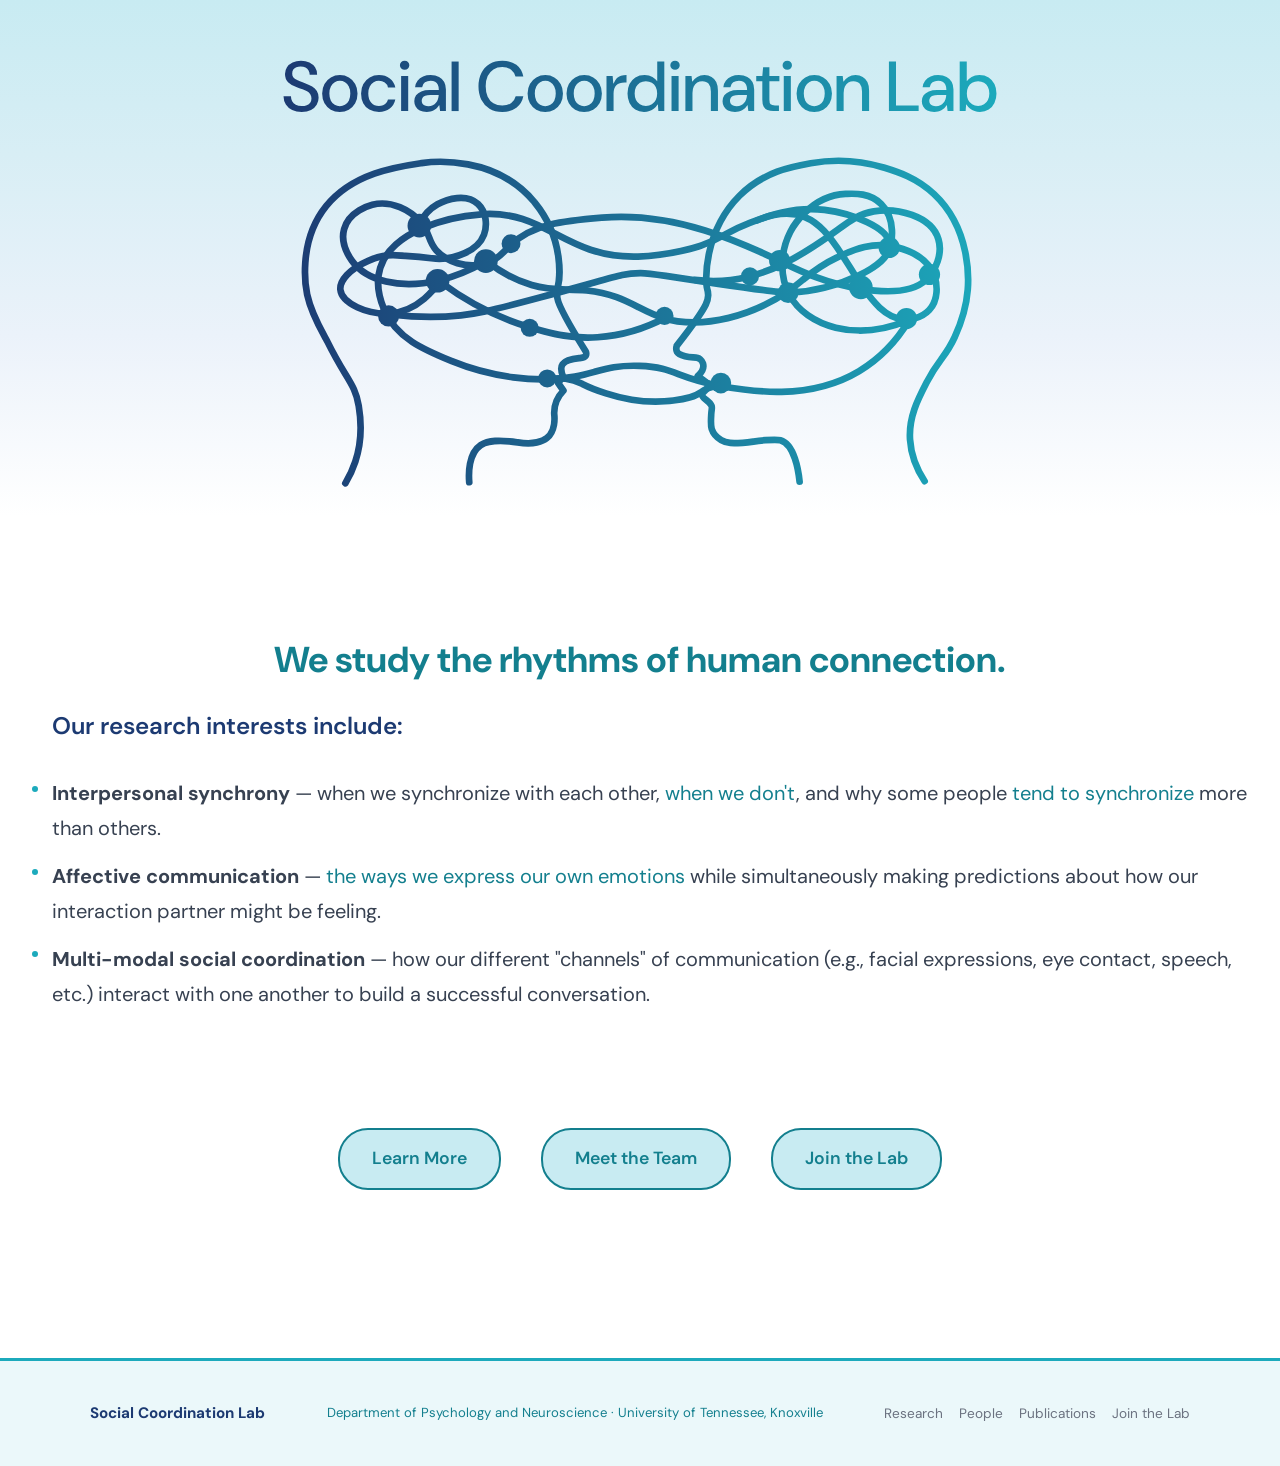
==== index.html @ 89194bb2 "Initial commit — Social Coordination Lab website Co-Authored-By: Claude Sonnet 4.6 <noreply@anthropi" ====
<!DOCTYPE html>
<html lang="en">
<head>
  <meta charset="UTF-8">
  <meta name="viewport" content="width=device-width, initial-scale=1.0">
  <title>Social Coordination Lab</title>
  <meta name="description" content="The Social Coordination Lab at the University of Tennessee, Knoxville studies how people coordinate their behavior to build deep and lasting social connections.">
  <link rel="stylesheet" href="css/style.css">
  <style>
    .hero-links {
      gap: 2.5rem;
      margin-top: 6rem;
    }
    .hero-links .btn {
      background: #C8EBF2;
      border-color: var(--teal-dark);
      border-width: 2px;
      color: var(--teal-dark);
      font-size: 1.1rem;
      padding: 0.85rem 2rem;
    }
    .hero-links .btn:hover {
      background: #aadce8;
      border-color: var(--teal-dark);
      color: var(--teal-dark);
    }
  </style>
</head>
<body>

  <nav class="site-nav">
    <div class="nav-inner">
      <div class="nav-brand">
        <img src="assets/images/logo-noname.svg" alt="" class="nav-brand-logo">
        <div class="nav-brand-text">
          <a href="index.html">Social Coordination Lab</a>
          <span class="nav-brand-sub">Department of Psychology and Neuroscience &middot; University of Tennessee, Knoxville</span>
        </div>
      </div>
      <div class="nav-links">
        <a href="research.html">Research</a>
        <a href="people.html">People</a>
        <a href="publications.html">Publications</a>
        <a href="join.html">Join the Lab</a>
      </div>
    </div>
  </nav>

  <div class="hero-band">
    <img src="assets/images/logo.svg" alt="Social Coordination Lab">
  </div>

  <div class="hero-content">
    <p class="hero-lead">We study the rhythms of human connection.</p>
    <p class="hero-subhead">Our research interests include:</p>
    <ul class="hero-list">
      <li><strong>Interpersonal synchrony</strong> — when we synchronize with each other, <a href="https://www.pnas.org/doi/abs/10.1073/pnas.2106645118">when we don't</a>, and why some people <a href="https://www.nature.com/articles/s41598-023-29776-6">tend to synchronize</a> more than others.</li>
      <li><strong>Affective communication</strong> — <a href="https://doi.org/10.1080/02699931.2024.2446945">the ways we express our own emotions</a> while simultaneously making predictions about how our interaction partner might be feeling.</li>
      <li><strong>Multi-modal social coordination</strong> — how our different "channels" of communication (e.g., facial expressions, eye contact, speech, etc.) interact with one another to build a successful conversation.</li>
    </ul>
    <div class="hero-links">
      <a href="research.html" class="btn btn-primary">Learn More</a>
      <a href="people.html" class="btn btn-primary">Meet the Team</a>
      <a href="join.html" class="btn btn-primary">Join the Lab</a>
    </div>
  </div>

  <footer class="site-footer">
    <div class="footer-inner">
      <div class="footer-brand">Social Coordination Lab</div>
      <div class="footer-meta">Department of Psychology and Neuroscience &middot; University of Tennessee, Knoxville</div>
      <div class="footer-links">
        <a href="research.html">Research</a>
        <a href="people.html">People</a>
        <a href="publications.html">Publications</a>
        <a href="join.html">Join the Lab</a>
      </div>
    </div>
  </footer>

  <script src="js/nav.js"></script>
</body>
</html>
---- css/style.css ----
/* ============================================================
   Social Coordination Lab — socialcoordinationlab.com
   ============================================================ */

@import url('https://fonts.googleapis.com/css2?family=DM+Sans:wght@300;400;500;600;700&display=swap');

*, *::before, *::after {
  box-sizing: border-box;
  margin: 0;
  padding: 0;
}

:root {
  --navy:       #1C3A72;
  --teal:       #1CAABC;
  --teal-dark:  #137F8E;
  --teal-light: #EBF8FA;
  --teal-mid:   #A8E0E9;
  --text:       #1A202C;
  --muted:      #6B7280;
  --border:     #E2E8F0;
  --bg:         #FFFFFF;
  --bg-alt:     #F7FAFC;
  --max-w:      1100px;
  --nav-h:      104px;
}

html { scroll-behavior: smooth; }

body {
  font-family: 'DM Sans', -apple-system, BlinkMacSystemFont, sans-serif;
  font-size: 16px;
  line-height: 1.7;
  color: var(--text);
  background: var(--bg);
}

a { color: var(--teal-dark); text-decoration: none; }
a:hover { text-decoration: underline; }

/* ---- Navigation — frosted glass ---- */
.site-nav {
  position: fixed;
  top: 0;
  left: 0;
  right: 0;
  z-index: 100;
  background: rgba(255,255,255,0.92);
  backdrop-filter: blur(12px);
  -webkit-backdrop-filter: blur(12px);
  border-bottom: 1px solid rgba(28,170,188,0.25);
  height: var(--nav-h);
  display: flex;
  align-items: center;
  transform: translateY(-100%);
  transition: transform 0.3s ease;
  pointer-events: none;
}
.site-nav.nav-visible {
  transform: translateY(0);
  pointer-events: auto;
}

.nav-inner {
  max-width: 1400px;
  width: 100%;
  margin: 0 auto;
  padding: 0 2rem;
  display: flex;
  align-items: center;
  justify-content: space-between;
  gap: 1.5rem;
}

.nav-brand {
  display: flex;
  flex-direction: row;
  align-items: center;
  gap: 0.75rem;
  flex-shrink: 0;
}
.nav-brand-logo {
  height: 42px;
  width: auto;
  display: block;
}
.nav-brand-text {
  display: flex;
  flex-direction: column;
  line-height: 1.25;
}
.nav-brand a {
  font-size: 1.45rem;
  font-weight: 700;
  color: var(--navy);
  letter-spacing: -0.01em;
  text-decoration: none;
}
.nav-brand a:hover { color: var(--teal); }
.nav-brand-sub {
  font-size: 0.88rem;
  color: var(--muted);
  font-weight: 400;
}

.nav-links {
  display: flex;
  align-items: center;
  gap: 0.1rem;
  flex-shrink: 0;
}
.nav-links a {
  font-size: 1rem;
  font-weight: 500;
  color: var(--text);
  padding: 0.4rem 0.9rem;
  border-radius: 20px;
  text-decoration: none;
  transition: background 0.15s, color 0.15s;
}
.nav-links a:hover { background: var(--teal-light); color: var(--teal-dark); }
.nav-links a.active { color: var(--teal-dark); font-weight: 600; background: var(--teal-light); }

/* ---- Page wrapper ---- */
.page {
  max-width: var(--max-w);
  margin: 0 auto;
  padding: 0 2rem;
}

/* ---- Hero (home) ---- */
.hero-band {
  background: linear-gradient(to bottom, #C8EBF2 0%, #D8EEF5 30%, #EBF2FA 65%, #fff 100%);
  padding: 2rem 0.75rem 0.25rem;
  display: flex;
  flex-direction: column;
  align-items: center;
  text-align: center;
}
.hero-band img {
  width: 750px;
  max-width: 96%;
}
.hero-affil {
  font-size: 1rem;
  color: var(--muted);
  letter-spacing: 0.06em;
  font-weight: 500;
  text-transform: uppercase;
}

.hero-content {
  max-width: 1400px;
  margin: 0 auto;
  padding: 7rem 2rem 5.5rem;
  display: flex;
  flex-direction: column;
  align-items: center;
  text-align: center;
}
.hero-content p {
  font-size: 1.05rem;
  color: #374151;
  line-height: 1.75;
  margin-bottom: 0.9rem;
  max-width: 72ch;
}
.hero-content .hero-lead {
  font-size: 2.25rem;
  max-width: 1400px;
  color: var(--teal-dark);
  font-weight: 400;
  font-weight: 700;
}
.hero-content .hero-subhead {
  font-size: 1.5rem;
  font-weight: 600;
  color: var(--navy);
  text-align: left;
  width: 100%;
  max-width: none;
  padding-left: 1.25rem;
}
.hero-list {
  list-style: none;
  padding: 0;
  margin: 0.5rem 0 0.9rem;
  width: 100%;
  text-align: left;
}
.hero-list li {
  font-size: 1.25rem;
  color: #374151;
  line-height: 1.75;
  padding: 0.4rem 0 0.4rem 1.25rem;
  position: relative;
}
.hero-list li::before {
  content: '';
  position: absolute;
  left: 0;
  top: 1rem;
  width: 6px;
  height: 6px;
  border-radius: 50%;
  background: var(--teal);
}

.hero-rule {
  display: flex;
  align-items: center;
  gap: 1rem;
  margin: 2rem 0;
  width: 100%;
  justify-content: center;
}
.hero-rule::before, .hero-rule::after {
  content: '';
  flex: 1;
  max-width: 80px;
  height: 1.5px;
}
.hero-rule::before { background: linear-gradient(90deg, transparent, var(--teal)); }
.hero-rule::after  { background: linear-gradient(90deg, var(--teal), transparent); }
.hero-rule-dot {
  width: 8px; height: 8px;
  border-radius: 50%;
  background: var(--teal);
  opacity: 0.7;
}

/* ---- Buttons ---- */
.hero-links {
  display: flex;
  flex-wrap: wrap;
  justify-content: center;
  gap: 0.75rem;
}

.btn {
  display: inline-block;
  padding: 0.58rem 1.4rem;
  border-radius: 30px;
  font-size: 0.9rem;
  font-weight: 600;
  font-family: 'DM Sans', sans-serif;
  transition: background 0.15s, color 0.15s, border-color 0.15s, transform 0.12s;
  text-decoration: none;
}
.btn:hover { transform: translateY(-1px); text-decoration: none; }

.btn-primary {
  background: var(--teal);
  color: #fff;
  border: 2px solid var(--teal);
}
.btn-primary:hover { background: var(--teal-dark); border-color: var(--teal-dark); }

.btn-outline {
  background: transparent;
  color: var(--navy);
  border: 2px solid rgba(28,58,114,0.35);
}
.btn-outline:hover { border-color: var(--navy); }

/* ---- Page title (interior pages) ---- */
.page-title-band {
  background: linear-gradient(to bottom, #C8EBF2 0%, #D8EEF5 30%, #EBF2FA 65%, #fff 100%);
  padding: calc(var(--nav-h) + 2rem) 2rem 0;
  margin-bottom: 2.5rem;
}
.page-title-inner {
  max-width: var(--max-w);
  margin: 0 auto;
  padding-bottom: 2rem;
}
.page-title-band h1 {
  font-size: 2.2rem;
  font-weight: 700;
  color: var(--navy);
  letter-spacing: -0.03em;
  margin-bottom: 0.5rem;
}
.page-title-band p {
  color: var(--muted);
  max-width: 65ch;
  font-size: 1rem;
  margin-top: 0.5rem;
}

.divider {
  width: 48px;
  height: 4px;
  background: linear-gradient(90deg, var(--teal), var(--teal-dark));
  border-radius: 2px;
  margin: 0.6rem 0 0;
}

/* ---- Research cards ---- */
.research-icons {
  display: flex;
  gap: 3rem;
  padding-bottom: 5rem;
  align-items: flex-start;
  flex-wrap: wrap;
}

.research-icon-item {
  flex: 1;
  min-width: 200px;
}

.research-icon-btn {
  display: flex;
  flex-direction: column;
  align-items: center;
  gap: 0.85rem;
  background: none;
  border: none;
  cursor: pointer;
  width: 100%;
  padding: 0.75rem 0.5rem;
  border-radius: 10px;
  transition: background 0.15s;
  font-family: 'DM Sans', sans-serif;
}
.research-icon-btn:hover { background: var(--teal-light); }
.research-icon-btn.active { background: var(--teal-light); }

.research-icon-btn img {
  height: 220px;
  width: auto;
  max-width: 100%;
  object-fit: contain;
  border-radius: 8px;
}

.research-icon-btn span {
  font-size: 1.3rem;
  font-weight: 600;
  color: var(--navy);
  text-align: center;
  line-height: 1.3;
}

.research-panel {
  max-height: 0;
  overflow: hidden;
  transition: max-height 0.4s ease;
  width: 100%;
  scroll-margin-top: var(--nav-h);
}
.research-panel.open {
  max-height: 2800px;
}
.research-panel .panel-title {
  font-size: 1.75rem;
  font-weight: 700;
  color: var(--navy);
  margin: 0;
  padding-top: 1.5rem;
}
.research-panel p {
  color: #4B5563;
  font-size: 1.25rem;
  line-height: 1.75;
  margin-bottom: 0.75rem;
  padding-top: 1.5rem;
}
.research-panel .panel-coverage {
  font-size: 1.1rem;
  padding-top: 0.4rem;
  margin-bottom: 0;
}
.research-panel .panel-coverage a {
  color: var(--teal-dark);
}
.research-panel .panel-coverage a:hover {
  color: var(--teal);
}
.research-panel .panel-figure {
  display: block;
  margin: 1.5rem auto 0;
  max-width: 55%;
  border-radius: 4px;
}
.research-panel .panel-subsection-title {
  font-size: 1.4rem;
  font-weight: 700;
  color: var(--navy);
  margin: 3rem 0 0;
  padding-top: 0;
}
.research-panel .pub-links {
  display: flex;
  flex-wrap: wrap;
  gap: 0.4rem;
  margin-top: 0.75rem;
}
.pub-previews {
  display: flex;
  flex-wrap: wrap;
  justify-content: center;
  gap: 3rem;
  margin-top: 1.25rem;
  padding-bottom: 1.5rem;
}
.pub-preview {
  display: flex;
  flex-direction: column;
  align-items: center;
  gap: 0.5rem;
  text-decoration: none;
  max-width: 220px;
}
.pub-preview img {
  width: 220px;
  height: 180px;
  object-fit: cover;
  object-position: top;
  border: 1px solid #d1d5db;
  border-radius: 4px;
  display: block;
  transition: border-color 0.2s;
}
.pub-preview:hover img {
  border-color: var(--teal);
}
.pub-preview span {
  font-size: 0.9rem;
  font-weight: 600;
  color: var(--teal-dark);
}
.pub-preview:hover span {
  color: var(--teal);
  text-decoration: underline;
}
.card-tags {
  display: flex;
  flex-wrap: wrap;
  gap: 0.4rem;
  margin-top: 1rem;
  padding-bottom: 1rem;
}

.tag {
  font-size: 0.75rem;
  font-weight: 600;
  color: var(--teal-dark);
  background: var(--teal-light);
  padding: 0.2rem 0.65rem;
  border-radius: 20px;
}

/* ---- Intro blurb ---- */
.intro-blurb {
  color: #374151;
  font-size: 1.25rem;
  line-height: 1.75;
  margin-bottom: 3rem;
  max-width: 1100px;
}

/* ---- People ---- */
.people-section { margin-bottom: 4rem; }

.section-label {
  display: block;
  font-size: 1.6rem;
  font-weight: 700;
  color: var(--navy);
  margin-bottom: 1.5rem;
  padding-bottom: 0.5rem;
  border-bottom: 3px solid var(--teal);
}

.person-pi {
  display: grid;
  grid-template-columns: auto 1fr;
  gap: 2.5rem;
  align-items: start;
}
.person-pi img {
  width: 250px;
  height: 250px;
  object-fit: cover;
  border-radius: 0;
}
.person-photo-col {
  display: flex;
  flex-direction: column;
  width: 250px;
}
.person-info h3 {
  font-size: 1.6rem;
  font-weight: 700;
  color: var(--navy);
  margin-bottom: 0.2rem;
}
.person-info .person-title {
  font-size: 1rem;
  color: var(--teal-dark);
  font-weight: 500;
  margin-bottom: 1rem;
}
.person-info p {
  color: #374151;
  font-size: 1.1rem;
  line-height: 1.7;
  margin-bottom: 0.75rem;
}

.person-links { display: flex; flex-wrap: wrap; gap: 0.5rem; margin-top: 1rem; }
.person-link {
  font-size: 0.95rem;
  font-weight: 600;
  color: var(--teal-dark);
  border: 1.5px solid var(--teal);
  padding: 0.3rem 0.9rem;
  border-radius: 20px;
  text-decoration: none;
  transition: background 0.15s, color 0.15s;
}
.person-link:hover { background: var(--teal); color: #fff; text-decoration: none; }

.people-placeholder {
  background: var(--teal-light);
  border: 1px solid var(--teal-mid);
  border-radius: 6px;
  padding: 0.6rem 1rem;
  text-align: left;
  font-style: italic;
  color: #374151;
  display: inline-block;
}
.people-placeholder p { font-size: 1.1rem; }
.people-placeholder a { color: var(--teal-dark); font-weight: 600; }

/* ---- Publications ---- */
.pub-section { margin-bottom: 3.5rem; }

.pub-section-label {
  display: block;
  font-size: 1.2rem;
  font-weight: 700;
  color: var(--navy);
  margin-bottom: 1.25rem;
  padding-bottom: 0.45rem;
  border-bottom: 3px solid var(--teal);
}

.pub-list {
  list-style: none;
  display: flex;
  flex-direction: column;
  gap: 0.85rem;
}

.pub-item {
  padding: 0.5rem 0;
  font-size: 0.93rem;
  color: #374151;
  line-height: 1.65;
}
.pub-item strong { color: var(--navy); }

.pub-item .pub-links { margin-top: 0.5rem; display: flex; flex-wrap: wrap; gap: 0.4rem; }
.pub-link {
  font-size: 0.77rem;
  font-weight: 600;
  color: var(--teal-dark);
  border: 1.5px solid var(--teal);
  padding: 0.12rem 0.55rem;
  border-radius: 20px;
  text-decoration: none;
  transition: background 0.15s, color 0.15s;
}
.pub-link:hover { background: var(--teal); color: #fff; text-decoration: none; }

.pub-coverage { font-size: 0.93rem; color: var(--muted); margin-top: 0.35rem; }
.pub-coverage a { color: var(--teal-dark); }

/* ---- Join ---- */
.join-section {
  margin-bottom: 2.5rem;
}


.join-section h2 { font-size: 1.35rem; font-weight: 700; color: var(--navy); margin-bottom: 1rem; }
.join-section p { color: #374151; font-size: 0.97rem; line-height: 1.7; margin-bottom: 0.85rem; }
.join-section .btn { margin-top: 0.5rem; }

.join-badge {
  display: inline-block;
  font-size: 0.75rem;
  font-weight: 700;
  padding: 0.2rem 0.7rem;
  border-radius: 20px;
  margin-bottom: 0.75rem;
  letter-spacing: 0.02em;
  background: #D1FAE5;
  color: #065F46;
}
.join-badge.closed { background: #FEE2E2; color: #991B1B; }

/* ---- Footer ---- */
.site-footer {
  margin-top: 5rem;
  padding: 2.5rem 2rem;
  background: var(--teal-light);
  border-top: 3px solid var(--teal);
}
.footer-inner {
  max-width: var(--max-w);
  margin: 0 auto;
  display: flex;
  justify-content: space-between;
  align-items: center;
  flex-wrap: wrap;
  gap: 1rem;
}
.footer-brand { font-size: 0.95rem; font-weight: 700; color: var(--navy); }
.footer-meta  { font-size: 0.82rem; color: var(--teal-dark); }
.footer-links { display: flex; gap: 1rem; font-size: 0.85rem; }
.footer-links a { color: var(--muted); }
.footer-links a:hover { color: var(--teal-dark); text-decoration: none; }

/* ---- Responsive ---- */
@media (max-width: 768px) {
  .hero-band img { width: 320px; }
  .hero-content { padding: 2.5rem 1.5rem 4rem; }

  .nav-inner { padding: 0 1rem; }
  .nav-brand-sub { display: none; }
  .nav-links a { padding: 0.4rem 0.55rem; font-size: 0.8rem; }

  .person-pi { grid-template-columns: 1fr; text-align: center; }
  .person-pi img { margin: 0 auto; }
  .person-links { justify-content: center; }

  .page { padding: 0 1.25rem; }
  .page-title-band { padding: 2rem 1.25rem 0; }
  .join-section { padding: 1.75rem 1.25rem; }

  .footer-inner { flex-direction: column; text-align: center; }
  .footer-links { justify-content: center; }
}
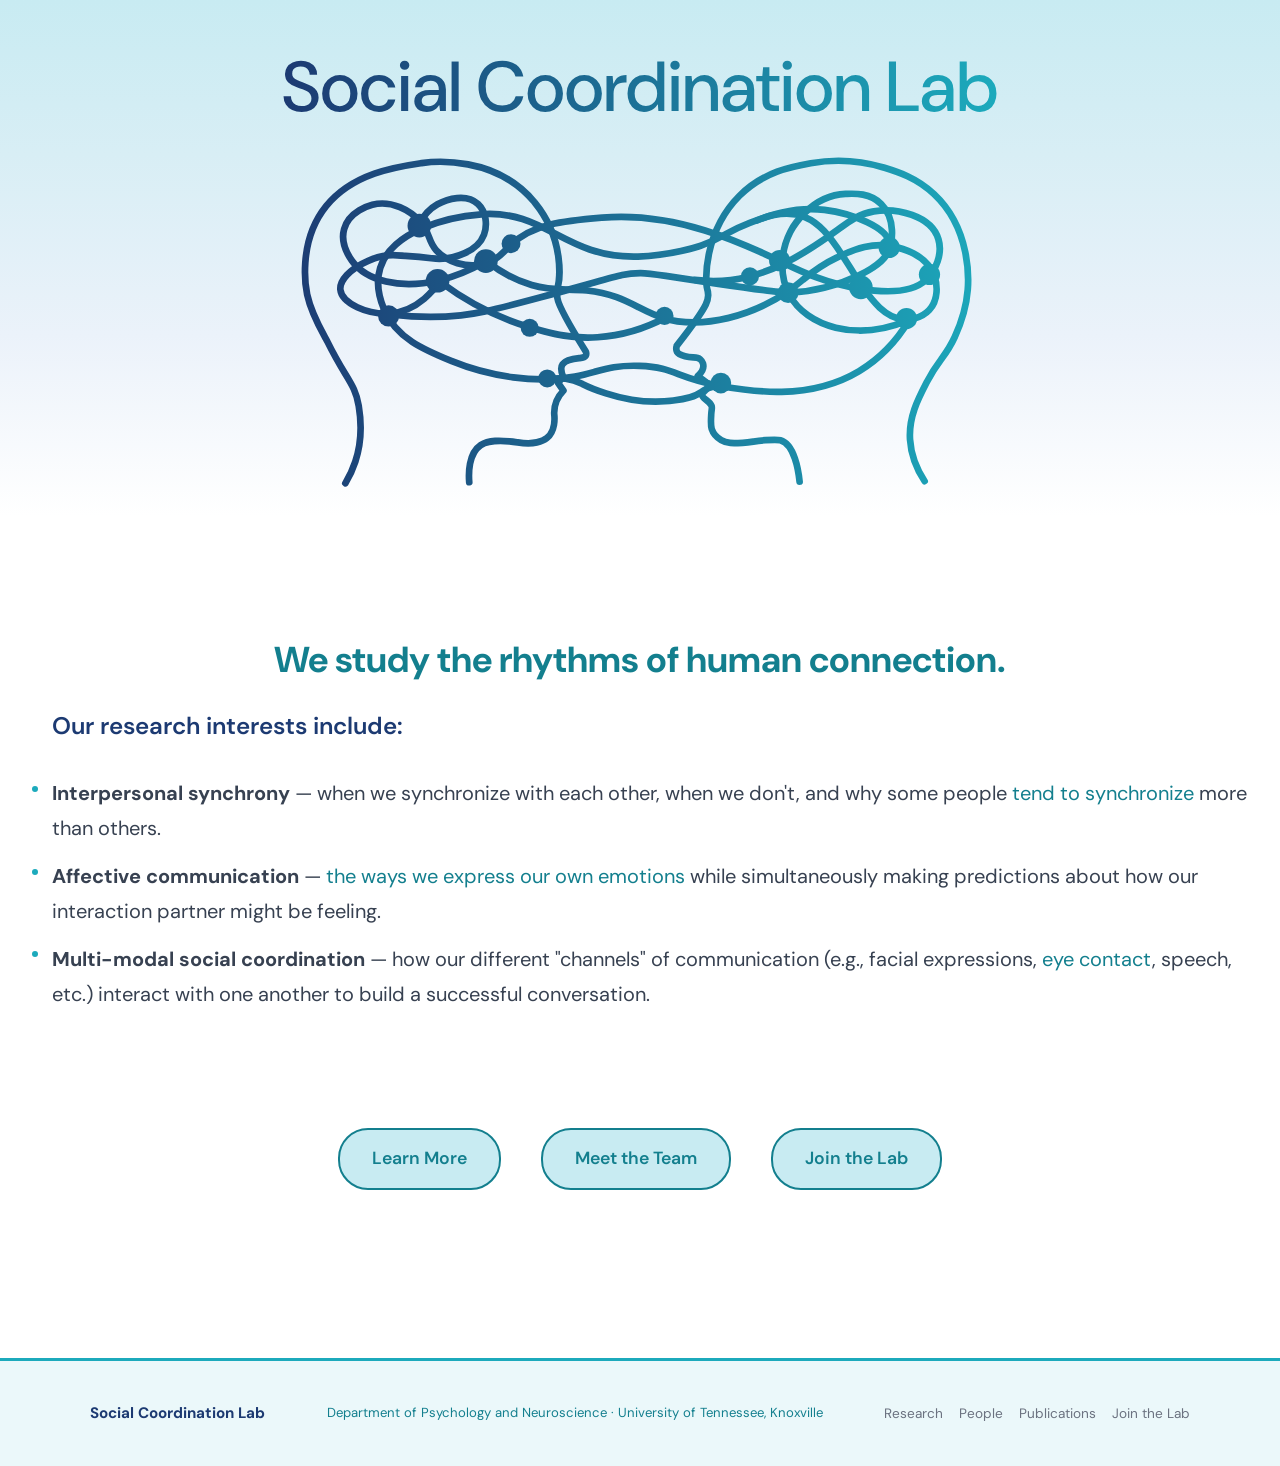
==== commit e92347d2: "Move eye contact link in home page" ====
--- a/index.html
+++ b/index.html
@@ -5,6 +5,7 @@
   <meta name="viewport" content="width=device-width, initial-scale=1.0">
   <title>Social Coordination Lab</title>
   <meta name="description" content="The Social Coordination Lab at the University of Tennessee, Knoxville studies how people coordinate their behavior to build deep and lasting social connections.">
+  <link rel="icon" href="assets/images/logo-noname.svg" type="image/svg+xml">
   <link rel="stylesheet" href="css/style.css">
   <style>
     .hero-links {
@@ -33,15 +34,15 @@
       <div class="nav-brand">
         <img src="assets/images/logo-noname.svg" alt="" class="nav-brand-logo">
         <div class="nav-brand-text">
-          <a href="index.html">Social Coordination Lab</a>
+          <a href="/">Social Coordination Lab</a>
           <span class="nav-brand-sub">Department of Psychology and Neuroscience &middot; University of Tennessee, Knoxville</span>
         </div>
       </div>
       <div class="nav-links">
-        <a href="research.html">Research</a>
-        <a href="people.html">People</a>
-        <a href="publications.html">Publications</a>
-        <a href="join.html">Join the Lab</a>
+        <a href="/research/">Research</a>
+        <a href="/people/">People</a>
+        <a href="/publications/">Publications</a>
+        <a href="/join/">Join the Lab</a>
       </div>
     </div>
   </nav>
@@ -54,14 +55,14 @@
     <p class="hero-lead">We study the rhythms of human connection.</p>
     <p class="hero-subhead">Our research interests include:</p>
     <ul class="hero-list">
-      <li><strong>Interpersonal synchrony</strong> — when we synchronize with each other, <a href="https://www.pnas.org/doi/abs/10.1073/pnas.2106645118">when we don't</a>, and why some people <a href="https://www.nature.com/articles/s41598-023-29776-6">tend to synchronize</a> more than others.</li>
+      <li><strong>Interpersonal synchrony</strong> — when we synchronize with each other, when we don't, and why some people <a href="https://www.nature.com/articles/s41598-023-29776-6">tend to synchronize</a> more than others.</li>
       <li><strong>Affective communication</strong> — <a href="https://doi.org/10.1080/02699931.2024.2446945">the ways we express our own emotions</a> while simultaneously making predictions about how our interaction partner might be feeling.</li>
-      <li><strong>Multi-modal social coordination</strong> — how our different "channels" of communication (e.g., facial expressions, eye contact, speech, etc.) interact with one another to build a successful conversation.</li>
+      <li><strong>Multi-modal social coordination</strong> — how our different "channels" of communication (e.g., facial expressions, <a href="https://www.pnas.org/doi/abs/10.1073/pnas.2106645118">eye contact</a>, speech, etc.) interact with one another to build a successful conversation.</li>
     </ul>
     <div class="hero-links">
-      <a href="research.html" class="btn btn-primary">Learn More</a>
-      <a href="people.html" class="btn btn-primary">Meet the Team</a>
-      <a href="join.html" class="btn btn-primary">Join the Lab</a>
+      <a href="/research/" class="btn btn-primary">Learn More</a>
+      <a href="/people/" class="btn btn-primary">Meet the Team</a>
+      <a href="/join/" class="btn btn-primary">Join the Lab</a>
     </div>
   </div>
 
@@ -70,10 +71,10 @@
       <div class="footer-brand">Social Coordination Lab</div>
       <div class="footer-meta">Department of Psychology and Neuroscience &middot; University of Tennessee, Knoxville</div>
       <div class="footer-links">
-        <a href="research.html">Research</a>
-        <a href="people.html">People</a>
-        <a href="publications.html">Publications</a>
-        <a href="join.html">Join the Lab</a>
+        <a href="/research/">Research</a>
+        <a href="/people/">People</a>
+        <a href="/publications/">Publications</a>
+        <a href="/join/">Join the Lab</a>
       </div>
     </div>
   </footer>
